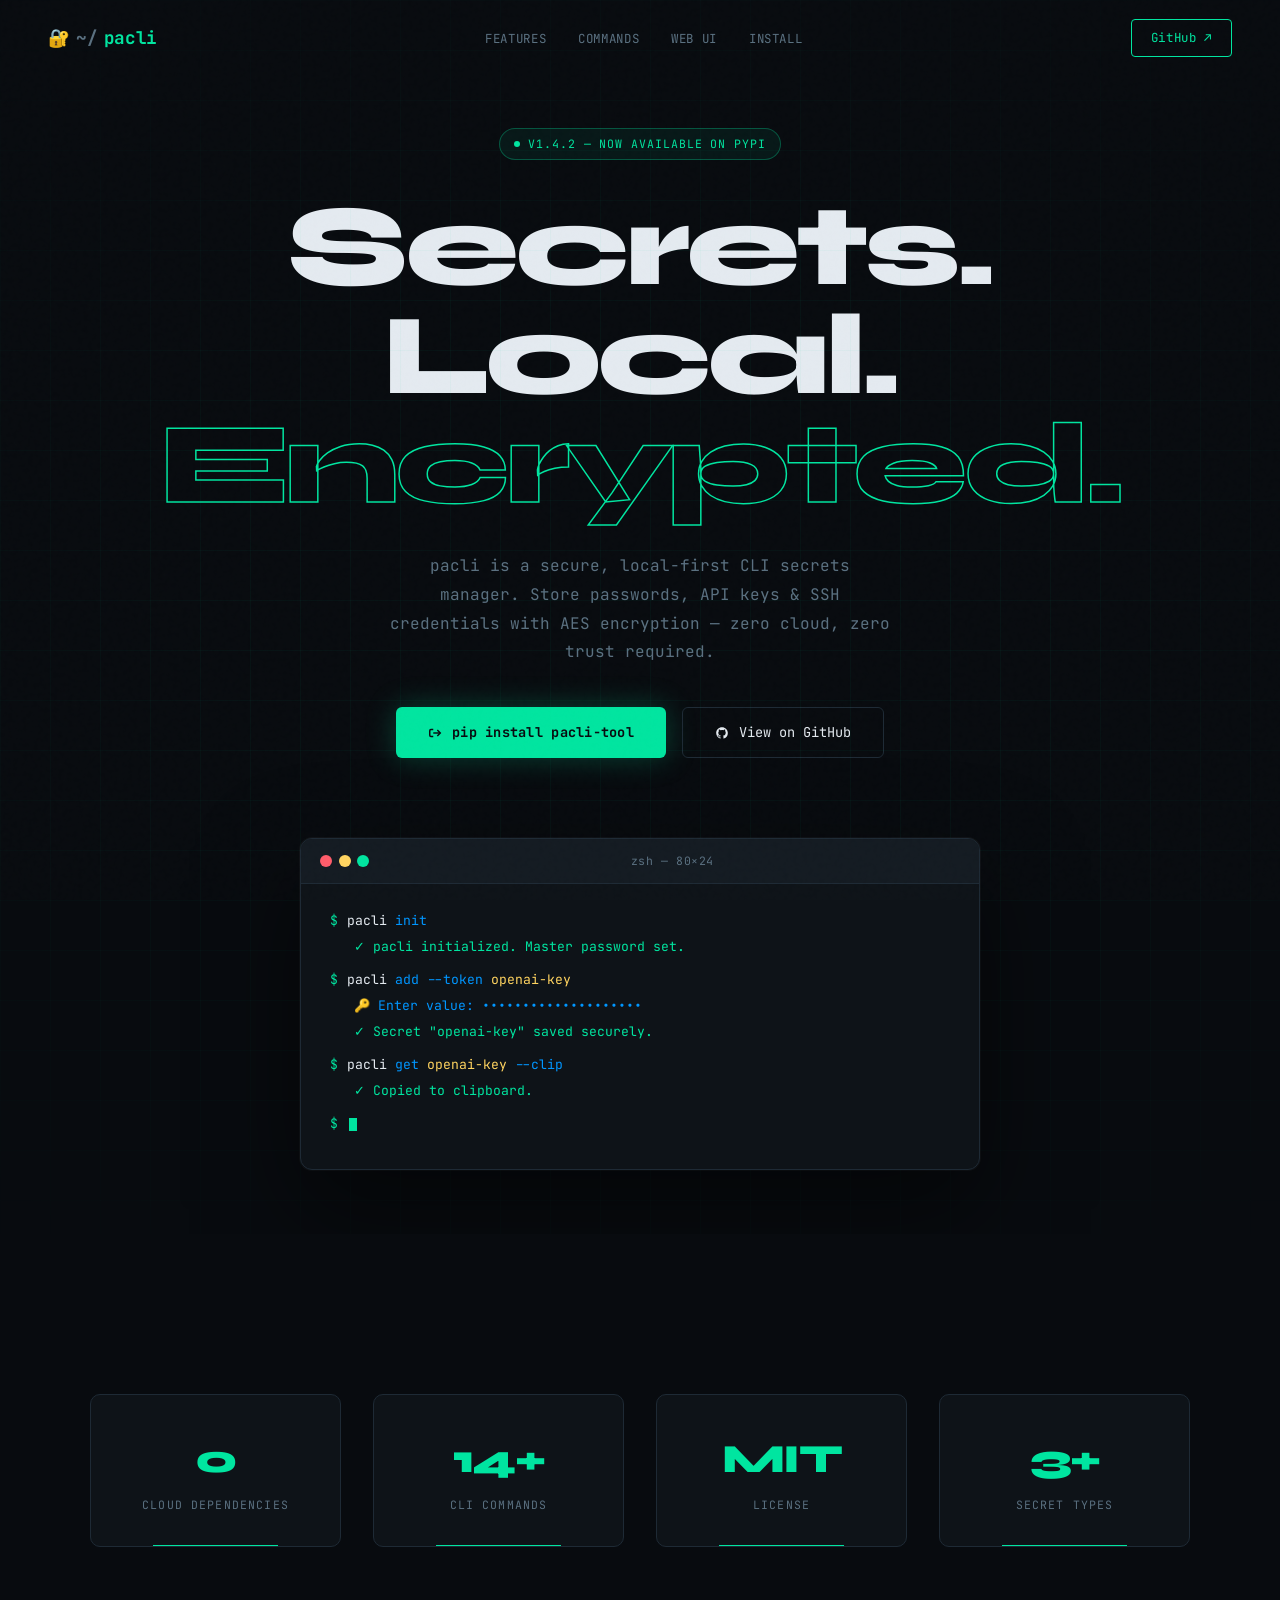
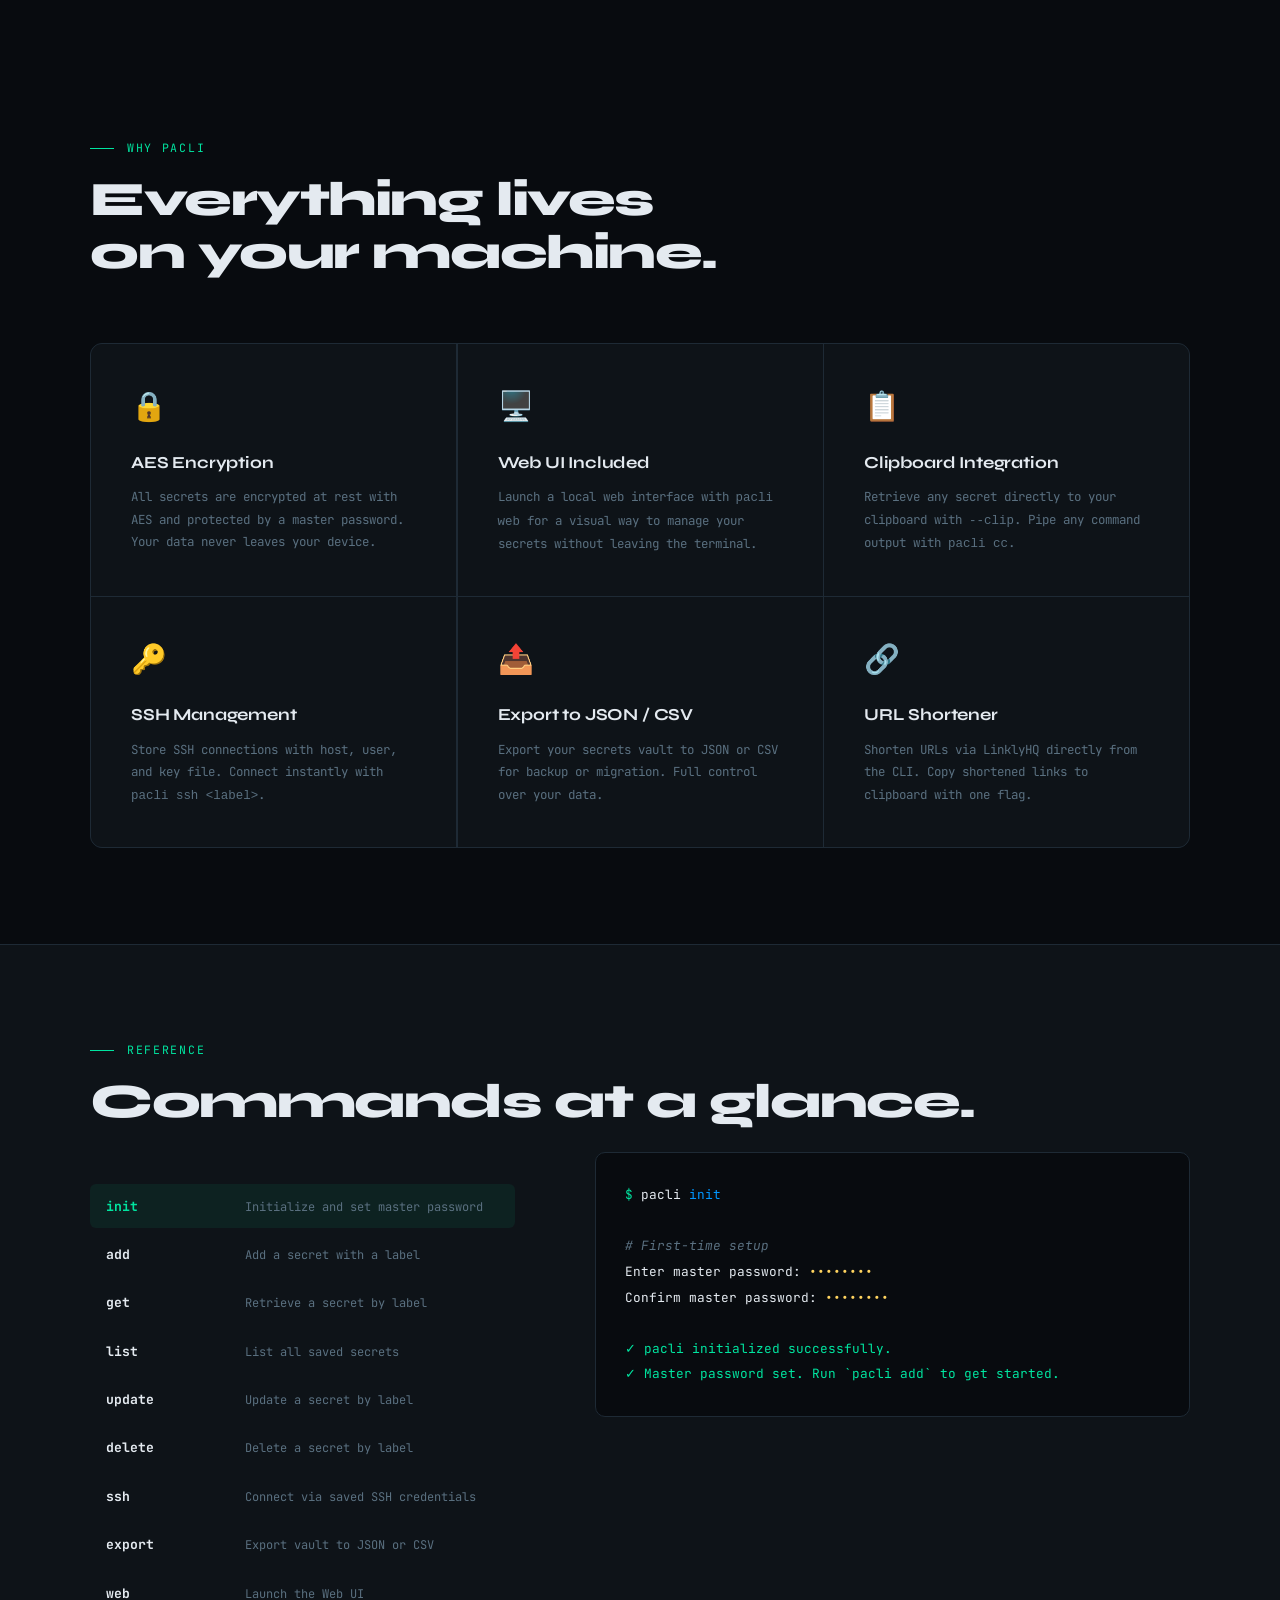
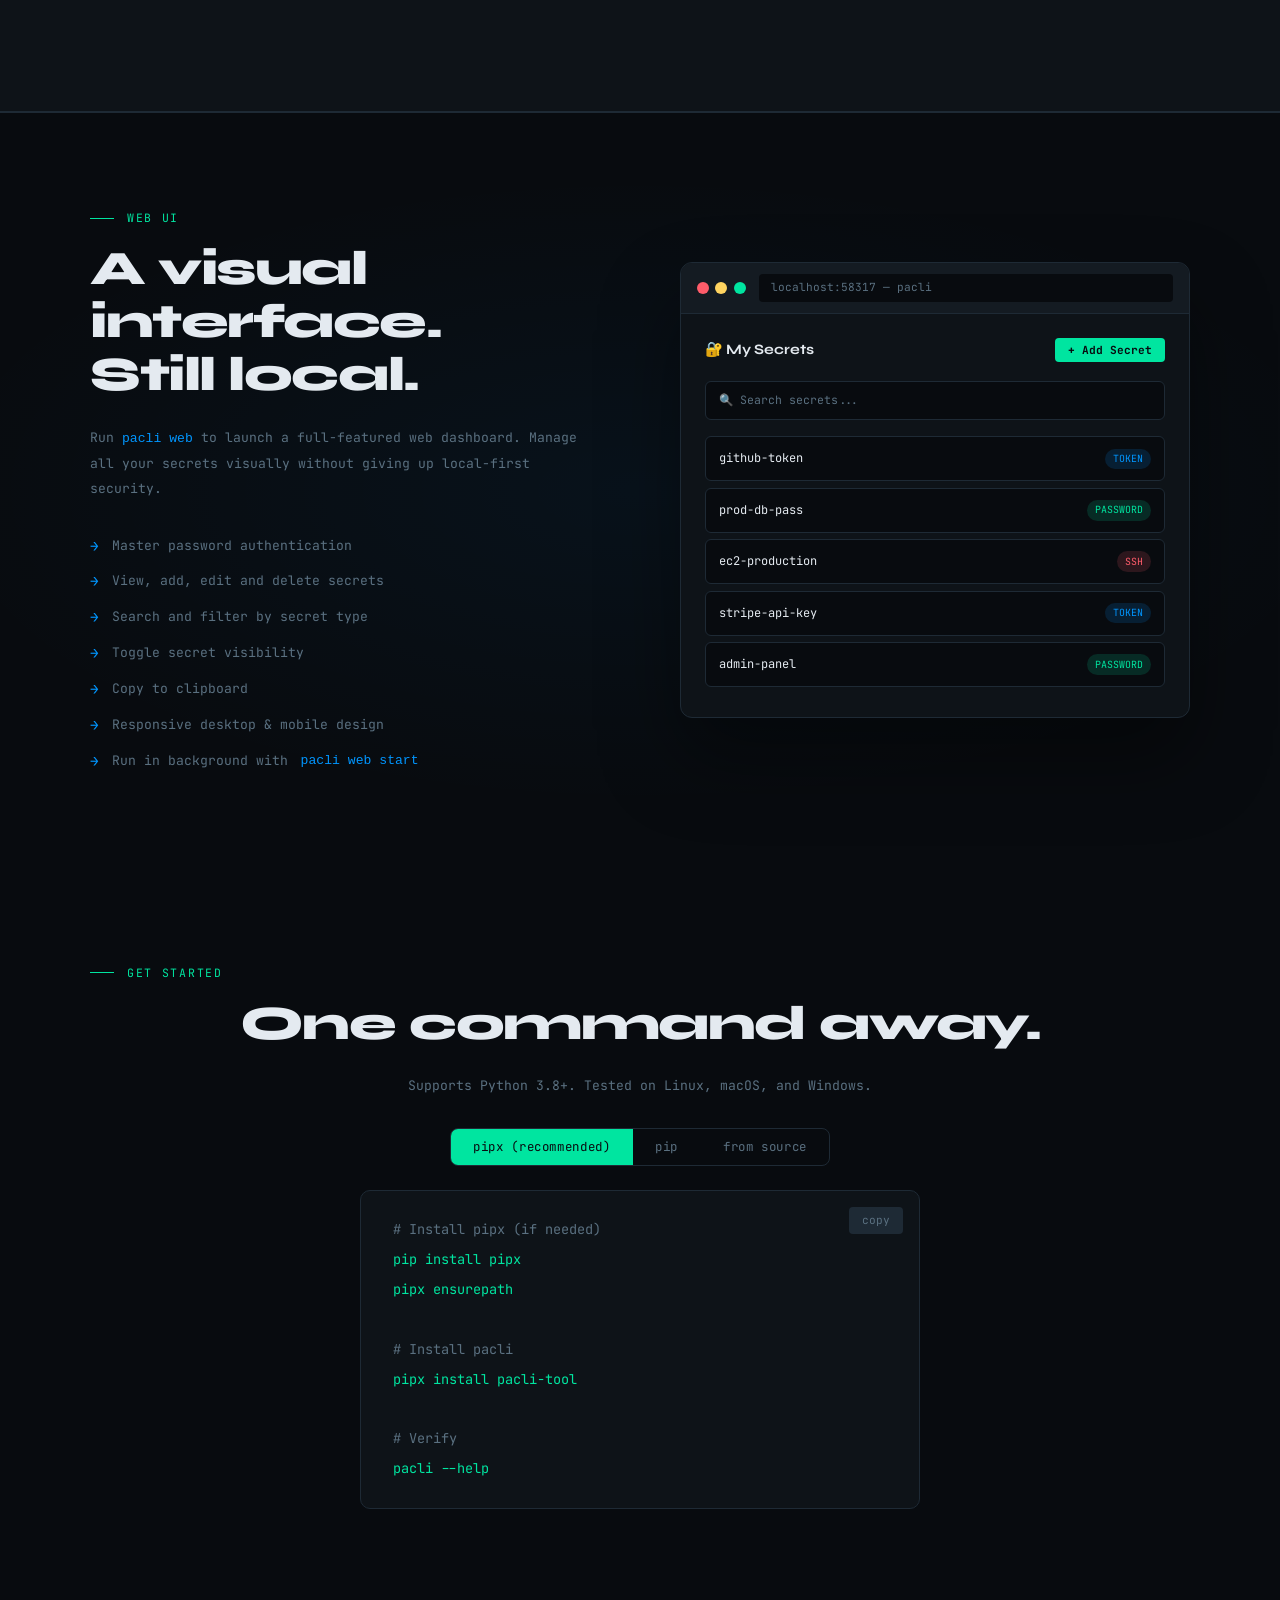
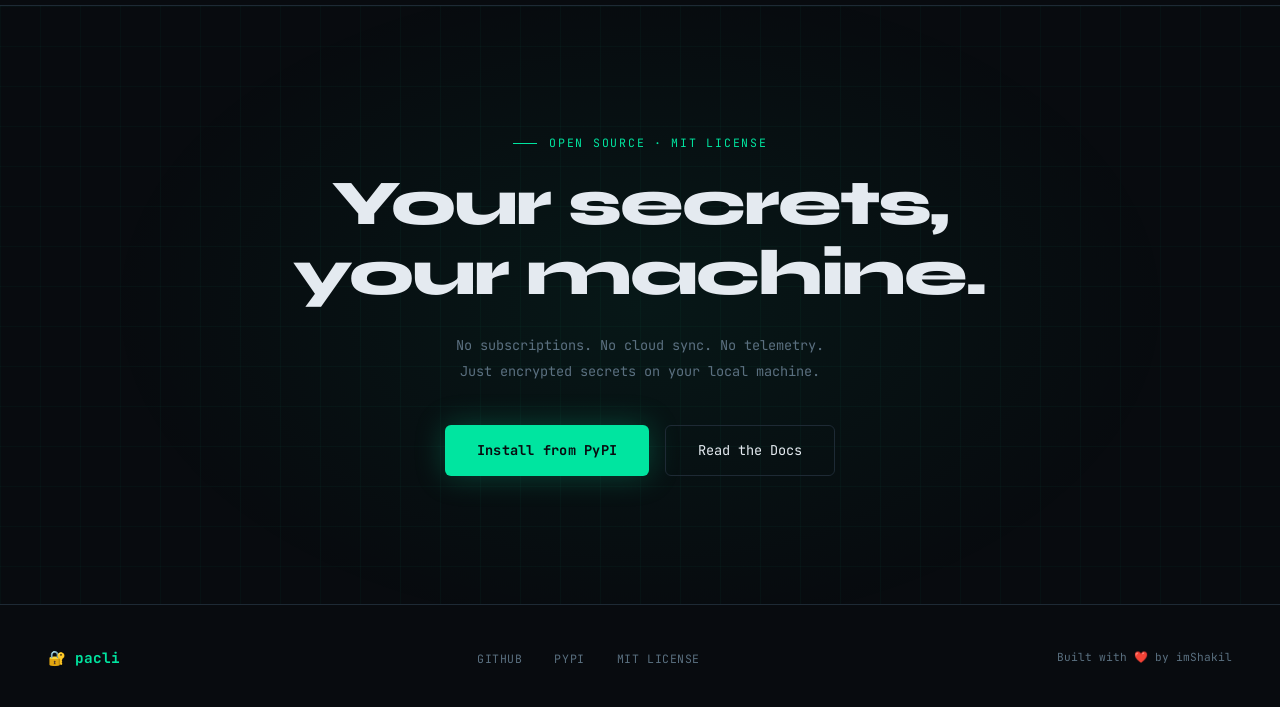
==== docs/index.html @ 774087db "feat: add landing page" ====
<!DOCTYPE html>
<html lang="en">
<head>
<meta charset="UTF-8">
<meta name="viewport" content="width=device-width, initial-scale=1.0">
<title>pacli — Secrets Management CLI</title>
<link rel="preconnect" href="https://fonts.googleapis.com">
<link href="https://fonts.googleapis.com/css2?family=JetBrains+Mono:wght@300;400;500;700&family=Syne:wght@400;500;700;800&display=swap" rel="stylesheet">
<style>
  *, *::before, *::after { box-sizing: border-box; margin: 0; padding: 0; }

  :root {
    --bg: #080b0f;
    --surface: #0e1318;
    --surface2: #141b22;
    --border: #1e2a35;
    --accent: #00e5a0;
    --accent2: #0096ff;
    --accent3: #ff5c6a;
    --text: #e4eaf0;
    --muted: #5a7080;
    --mono: 'JetBrains Mono', monospace;
    --sans: 'Syne', sans-serif;
  }

  html { scroll-behavior: smooth; }

  body {
    background: var(--bg);
    color: var(--text);
    font-family: var(--sans);
    line-height: 1.6;
    overflow-x: hidden;
  }

  /* ─── NOISE OVERLAY ─── */
  body::before {
    content: '';
    position: fixed;
    inset: 0;
    background-image: url("data:image/svg+xml,%3Csvg viewBox='0 0 200 200' xmlns='http://www.w3.org/2000/svg'%3E%3Cfilter id='n'%3E%3CfeTurbulence type='fractalNoise' baseFrequency='0.9' numOctaves='4' stitchTiles='stitch'/%3E%3C/filter%3E%3Crect width='100%25' height='100%25' filter='url(%23n)' opacity='0.04'/%3E%3C/svg%3E");
    pointer-events: none;
    z-index: 9999;
    opacity: 0.4;
  }

  /* ─── NAV ─── */
  nav {
    position: fixed;
    top: 0; left: 0; right: 0;
    z-index: 100;
    display: flex;
    align-items: center;
    justify-content: space-between;
    padding: 1.2rem 3rem;
    border-bottom: 1px solid transparent;
    transition: border-color 0.3s, background 0.3s;
    backdrop-filter: blur(0px);
  }
  nav.scrolled {
    background: rgba(8, 11, 15, 0.9);
    border-color: var(--border);
    backdrop-filter: blur(16px);
  }

  .nav-logo {
    font-family: var(--mono);
    font-size: 1.1rem;
    font-weight: 700;
    color: var(--accent);
    letter-spacing: -0.02em;
    display: flex;
    align-items: center;
    gap: 0.4rem;
  }
  .nav-logo span { color: var(--muted); }

  .nav-links {
    display: flex;
    gap: 2rem;
    list-style: none;
  }
  .nav-links a {
    font-family: var(--mono);
    font-size: 0.78rem;
    color: var(--muted);
    text-decoration: none;
    letter-spacing: 0.05em;
    text-transform: uppercase;
    transition: color 0.2s;
  }
  .nav-links a:hover { color: var(--text); }

  .nav-cta {
    font-family: var(--mono);
    font-size: 0.78rem;
    background: transparent;
    border: 1px solid var(--accent);
    color: var(--accent);
    padding: 0.5rem 1.2rem;
    border-radius: 4px;
    text-decoration: none;
    letter-spacing: 0.05em;
    transition: background 0.2s, color 0.2s;
  }
  .nav-cta:hover { background: var(--accent); color: var(--bg); }

  /* ─── HERO ─── */
  .hero {
    min-height: 100vh;
    display: flex;
    flex-direction: column;
    align-items: center;
    justify-content: center;
    text-align: center;
    padding: 8rem 2rem 4rem;
    position: relative;
    overflow: hidden;
  }

  /* Grid background */
  .hero::after {
    content: '';
    position: absolute;
    inset: 0;
    background-image:
      linear-gradient(rgba(0,229,160,0.04) 1px, transparent 1px),
      linear-gradient(90deg, rgba(0,229,160,0.04) 1px, transparent 1px);
    background-size: 50px 50px;
    mask-image: radial-gradient(ellipse 80% 70% at 50% 50%, black 40%, transparent 100%);
  }

  .hero-badge {
    display: inline-flex;
    align-items: center;
    gap: 0.5rem;
    font-family: var(--mono);
    font-size: 0.72rem;
    color: var(--accent);
    border: 1px solid rgba(0,229,160,0.3);
    background: rgba(0,229,160,0.06);
    padding: 0.35rem 0.9rem;
    border-radius: 100px;
    letter-spacing: 0.08em;
    text-transform: uppercase;
    margin-bottom: 2rem;
    animation: fadeUp 0.6s ease both;
  }
  .hero-badge::before {
    content: '';
    width: 6px; height: 6px;
    background: var(--accent);
    border-radius: 50%;
    animation: pulse 2s infinite;
  }

  @keyframes pulse {
    0%, 100% { opacity: 1; transform: scale(1); }
    50% { opacity: 0.5; transform: scale(0.8); }
  }

  .hero-title {
    font-family: var(--sans);
    font-size: clamp(3.5rem, 9vw, 7.5rem);
    font-weight: 800;
    line-height: 0.95;
    letter-spacing: -0.04em;
    margin-bottom: 0.5rem;
    animation: fadeUp 0.6s 0.1s ease both;
  }

  .hero-title .line1 { display: block; color: var(--text); }
  .hero-title .line2 {
    display: block;
    -webkit-text-stroke: 1.5px var(--accent);
    color: transparent;
  }

  .hero-sub {
    font-family: var(--mono);
    font-size: clamp(0.85rem, 2vw, 1rem);
    color: var(--muted);
    max-width: 500px;
    margin: 1.5rem auto 2.5rem;
    line-height: 1.8;
    animation: fadeUp 0.6s 0.2s ease both;
  }

  .hero-actions {
    display: flex;
    gap: 1rem;
    justify-content: center;
    flex-wrap: wrap;
    animation: fadeUp 0.6s 0.3s ease both;
  }

  .btn-primary {
    display: inline-flex;
    align-items: center;
    gap: 0.6rem;
    background: var(--accent);
    color: var(--bg);
    font-family: var(--mono);
    font-size: 0.85rem;
    font-weight: 700;
    padding: 0.85rem 2rem;
    border-radius: 6px;
    text-decoration: none;
    letter-spacing: 0.02em;
    transition: transform 0.2s, box-shadow 0.2s;
    box-shadow: 0 0 30px rgba(0,229,160,0.25);
  }
  .btn-primary:hover {
    transform: translateY(-2px);
    box-shadow: 0 0 50px rgba(0,229,160,0.4);
  }

  .btn-ghost {
    display: inline-flex;
    align-items: center;
    gap: 0.6rem;
    background: transparent;
    color: var(--text);
    font-family: var(--mono);
    font-size: 0.85rem;
    padding: 0.85rem 2rem;
    border-radius: 6px;
    text-decoration: none;
    border: 1px solid var(--border);
    transition: border-color 0.2s, color 0.2s;
  }
  .btn-ghost:hover { border-color: var(--text); }

  /* Terminal mockup */
  .terminal-wrap {
    margin-top: 5rem;
    width: 100%;
    max-width: 680px;
    animation: fadeUp 0.6s 0.4s ease both;
    position: relative;
    z-index: 1;
  }

  .terminal {
    background: var(--surface);
    border: 1px solid var(--border);
    border-radius: 12px;
    overflow: hidden;
    box-shadow: 0 40px 100px rgba(0,0,0,0.5), 0 0 0 1px rgba(255,255,255,0.04);
  }

  .terminal-bar {
    background: var(--surface2);
    padding: 0.8rem 1.2rem;
    display: flex;
    align-items: center;
    gap: 1rem;
    border-bottom: 1px solid var(--border);
  }

  .dots { display: flex; gap: 0.4rem; }
  .dot { width: 12px; height: 12px; border-radius: 50%; }
  .dot-r { background: #ff5c6a; }
  .dot-y { background: #ffd460; }
  .dot-g { background: #00e5a0; }

  .terminal-title {
    font-family: var(--mono);
    font-size: 0.72rem;
    color: var(--muted);
    flex: 1;
    text-align: center;
    letter-spacing: 0.05em;
  }

  .terminal-body {
    padding: 1.5rem 1.8rem 2rem;
    font-family: var(--mono);
    font-size: 0.82rem;
    line-height: 2;
    text-align: left;
  }

  .line-prompt { color: var(--muted); }
  .line-prompt .dollar { color: var(--accent); margin-right: 0.6rem; }
  .line-prompt .cmd { color: var(--text); }
  .line-prompt .flag { color: var(--accent2); }
  .line-prompt .arg { color: #ffd460; }
  .line-out { color: var(--muted); padding-left: 1.5rem; }
  .line-out.success { color: var(--accent); }
  .line-out.info { color: var(--accent2); }
  .line-blank { height: 0.4rem; }
  .cursor {
    display: inline-block;
    width: 8px; height: 1em;
    background: var(--accent);
    margin-left: 2px;
    vertical-align: middle;
    animation: blink 1s steps(1) infinite;
  }
  @keyframes blink { 0%,100%{opacity:1} 50%{opacity:0} }

  @keyframes fadeUp {
    from { opacity: 0; transform: translateY(20px); }
    to { opacity: 1; transform: translateY(0); }
  }

  /* ─── SECTION ─── */
  section {
    padding: 6rem 2rem;
  }

  .container {
    max-width: 1100px;
    margin: 0 auto;
  }

  .section-label {
    font-family: var(--mono);
    font-size: 0.72rem;
    color: var(--accent);
    letter-spacing: 0.15em;
    text-transform: uppercase;
    margin-bottom: 1rem;
    display: flex;
    align-items: center;
    gap: 0.8rem;
  }
  .section-label::before {
    content: '';
    display: inline-block;
    width: 24px; height: 1px;
    background: var(--accent);
  }

  .section-title {
    font-family: var(--sans);
    font-size: clamp(2rem, 4vw, 3rem);
    font-weight: 800;
    letter-spacing: -0.03em;
    line-height: 1.1;
    margin-bottom: 1.5rem;
    color: var(--text);
  }

  /* ─── FEATURES ─── */
  .features-grid {
    display: grid;
    grid-template-columns: repeat(auto-fit, minmax(300px, 1fr));
    gap: 1.5px;
    background: var(--border);
    border: 1px solid var(--border);
    border-radius: 12px;
    overflow: hidden;
    margin-top: 4rem;
  }

  .feature-card {
    background: var(--surface);
    padding: 2.5rem;
    position: relative;
    transition: background 0.2s;
    overflow: hidden;
  }

  .feature-card::before {
    content: '';
    position: absolute;
    top: 0; left: 0; right: 0;
    height: 2px;
    background: linear-gradient(90deg, transparent, var(--accent), transparent);
    opacity: 0;
    transition: opacity 0.3s;
  }

  .feature-card:hover { background: var(--surface2); }
  .feature-card:hover::before { opacity: 1; }

  .feature-icon {
    font-size: 1.8rem;
    margin-bottom: 1.2rem;
    display: block;
  }

  .feature-name {
    font-family: var(--sans);
    font-size: 1.05rem;
    font-weight: 700;
    color: var(--text);
    margin-bottom: 0.6rem;
    letter-spacing: -0.01em;
  }

  .feature-desc {
    font-family: var(--mono);
    font-size: 0.78rem;
    color: var(--muted);
    line-height: 1.8;
  }

  /* ─── COMMANDS ─── */
  .commands-section {
    background: var(--surface);
    border-top: 1px solid var(--border);
    border-bottom: 1px solid var(--border);
  }

  .commands-layout {
    display: grid;
    grid-template-columns: 1fr 1.4fr;
    gap: 5rem;
    align-items: start;
  }

  .cmd-list {
    margin-top: 2rem;
    display: flex;
    flex-direction: column;
    gap: 0.3rem;
  }

  .cmd-item {
    display: flex;
    align-items: baseline;
    gap: 1.2rem;
    padding: 0.7rem 1rem;
    border-radius: 6px;
    cursor: pointer;
    transition: background 0.15s;
  }
  .cmd-item:hover, .cmd-item.active {
    background: rgba(0,229,160,0.07);
  }
  .cmd-item.active .cmd-name { color: var(--accent); }

  .cmd-name {
    font-family: var(--mono);
    font-size: 0.82rem;
    font-weight: 700;
    color: var(--text);
    min-width: 120px;
    transition: color 0.15s;
  }

  .cmd-desc {
    font-family: var(--mono);
    font-size: 0.75rem;
    color: var(--muted);
  }

  .cmd-demo {
    position: sticky;
    top: 6rem;
  }

  .code-block {
    background: var(--bg);
    border: 1px solid var(--border);
    border-radius: 10px;
    padding: 1.8rem;
    font-family: var(--mono);
    font-size: 0.8rem;
    line-height: 2;
    overflow-x: auto;
  }

  .code-block .p { color: var(--accent); }
  .code-block .k { color: var(--accent3); }
  .code-block .f { color: var(--accent2); }
  .code-block .v { color: #ffd460; }
  .code-block .c { color: var(--muted); font-style: italic; }
  .code-block .s { color: var(--accent); }
  .code-block .o { color: var(--text); }

  /* ─── STATS ─── */
  .stats-row {
    display: grid;
    grid-template-columns: repeat(4, 1fr);
    gap: 2rem;
    margin-top: 4rem;
  }

  .stat {
    text-align: center;
    padding: 2rem 1rem;
    border: 1px solid var(--border);
    border-radius: 10px;
    background: var(--surface);
    position: relative;
    overflow: hidden;
  }
  .stat::after {
    content: '';
    position: absolute;
    bottom: 0; left: 25%; right: 25%;
    height: 1px;
    background: var(--accent);
  }

  .stat-num {
    font-family: var(--sans);
    font-size: 2.5rem;
    font-weight: 800;
    color: var(--accent);
    letter-spacing: -0.04em;
    display: block;
  }

  .stat-label {
    font-family: var(--mono);
    font-size: 0.72rem;
    color: var(--muted);
    text-transform: uppercase;
    letter-spacing: 0.1em;
    margin-top: 0.3rem;
  }

  /* ─── INSTALL ─── */
  .install-section { text-align: center; }

  .install-tabs {
    display: inline-flex;
    border: 1px solid var(--border);
    border-radius: 8px;
    overflow: hidden;
    margin: 2rem 0 1.5rem;
  }

  .tab-btn {
    font-family: var(--mono);
    font-size: 0.78rem;
    padding: 0.6rem 1.4rem;
    background: transparent;
    color: var(--muted);
    border: none;
    cursor: pointer;
    transition: background 0.15s, color 0.15s;
    letter-spacing: 0.05em;
  }
  .tab-btn.active {
    background: var(--accent);
    color: var(--bg);
  }

  .install-block {
    display: none;
    background: var(--surface);
    border: 1px solid var(--border);
    border-radius: 10px;
    padding: 1.5rem 2rem;
    max-width: 560px;
    margin: 0 auto;
    font-family: var(--mono);
    font-size: 0.85rem;
    color: var(--text);
    text-align: left;
    line-height: 2.2;
    position: relative;
  }
  .install-block.active { display: block; }

  .copy-btn {
    position: absolute;
    top: 1rem; right: 1rem;
    background: var(--border);
    border: none;
    color: var(--muted);
    font-family: var(--mono);
    font-size: 0.7rem;
    padding: 0.4rem 0.8rem;
    border-radius: 4px;
    cursor: pointer;
    transition: background 0.15s, color 0.15s;
  }
  .copy-btn:hover { background: var(--accent); color: var(--bg); }

  .install-comment { color: var(--muted); }
  .install-cmd { color: var(--accent); }
  .install-sub { color: var(--text); }

  /* ─── WEB UI SECTION ─── */
  .webui-section {
    background: radial-gradient(ellipse 80% 60% at 50% 50%, rgba(0,150,255,0.05) 0%, transparent 70%);
    border-top: 1px solid var(--border);
  }

  .webui-layout {
    display: grid;
    grid-template-columns: 1fr 1fr;
    gap: 5rem;
    align-items: center;
  }

  .webui-features {
    list-style: none;
    margin-top: 2rem;
    display: flex;
    flex-direction: column;
    gap: 0.8rem;
  }

  .webui-features li {
    font-family: var(--mono);
    font-size: 0.82rem;
    color: var(--muted);
    display: flex;
    align-items: center;
    gap: 0.8rem;
  }
  .webui-features li::before {
    content: '→';
    color: var(--accent2);
    font-size: 0.9rem;
  }

  .browser-mock {
    background: var(--surface);
    border: 1px solid var(--border);
    border-radius: 12px;
    overflow: hidden;
    box-shadow: 0 40px 80px rgba(0,0,0,0.4);
  }

  .browser-bar {
    background: var(--surface2);
    padding: 0.7rem 1rem;
    display: flex;
    align-items: center;
    gap: 0.8rem;
    border-bottom: 1px solid var(--border);
  }

  .browser-url {
    flex: 1;
    background: var(--bg);
    border-radius: 4px;
    padding: 0.3rem 0.8rem;
    font-family: var(--mono);
    font-size: 0.7rem;
    color: var(--muted);
  }

  .browser-content {
    padding: 1.5rem;
  }

  .mock-header {
    display: flex;
    align-items: center;
    justify-content: space-between;
    margin-bottom: 1.2rem;
  }

  .mock-title {
    font-family: var(--sans);
    font-size: 0.9rem;
    font-weight: 700;
    color: var(--text);
  }

  .mock-add-btn {
    background: var(--accent);
    color: var(--bg);
    border: none;
    border-radius: 4px;
    padding: 0.3rem 0.8rem;
    font-family: var(--mono);
    font-size: 0.7rem;
    font-weight: 700;
  }

  .mock-search {
    background: var(--bg);
    border: 1px solid var(--border);
    border-radius: 6px;
    padding: 0.6rem 0.8rem;
    font-family: var(--mono);
    font-size: 0.72rem;
    color: var(--muted);
    margin-bottom: 1rem;
    width: 100%;
  }

  .mock-row {
    display: flex;
    align-items: center;
    justify-content: space-between;
    padding: 0.7rem 0.8rem;
    border-radius: 6px;
    margin-bottom: 0.4rem;
    background: var(--bg);
    border: 1px solid var(--border);
  }

  .mock-row-label {
    font-family: var(--mono);
    font-size: 0.75rem;
    color: var(--text);
  }

  .mock-badge {
    font-family: var(--mono);
    font-size: 0.62rem;
    padding: 0.15rem 0.5rem;
    border-radius: 100px;
  }
  .badge-pass { background: rgba(0,229,160,0.15); color: var(--accent); }
  .badge-token { background: rgba(0,150,255,0.15); color: var(--accent2); }
  .badge-ssh { background: rgba(255,92,106,0.15); color: var(--accent3); }

  /* ─── CTA ─── */
  .cta-section {
    text-align: center;
    padding: 8rem 2rem;
    background: radial-gradient(ellipse 60% 80% at 50% 50%, rgba(0,229,160,0.06) 0%, transparent 70%);
    border-top: 1px solid var(--border);
    position: relative;
    overflow: hidden;
  }

  .cta-grid {
    position: absolute;
    inset: 0;
    background-image:
      linear-gradient(rgba(0,229,160,0.03) 1px, transparent 1px),
      linear-gradient(90deg, rgba(0,229,160,0.03) 1px, transparent 1px);
    background-size: 40px 40px;
  }

  .cta-section .section-title { font-size: clamp(2.5rem, 5vw, 4rem); }

  /* ─── FOOTER ─── */
  footer {
    padding: 2.5rem 3rem;
    border-top: 1px solid var(--border);
    display: flex;
    justify-content: space-between;
    align-items: center;
    flex-wrap: wrap;
    gap: 1rem;
  }

  .footer-logo {
    font-family: var(--mono);
    font-size: 0.9rem;
    font-weight: 700;
    color: var(--accent);
  }

  .footer-links {
    display: flex;
    gap: 2rem;
    list-style: none;
  }
  .footer-links a {
    font-family: var(--mono);
    font-size: 0.72rem;
    color: var(--muted);
    text-decoration: none;
    letter-spacing: 0.05em;
    text-transform: uppercase;
    transition: color 0.2s;
  }
  .footer-links a:hover { color: var(--text); }

  .footer-copy {
    font-family: var(--mono);
    font-size: 0.7rem;
    color: var(--muted);
  }

  /* ─── RESPONSIVE ─── */
  @media (max-width: 768px) {
    nav { padding: 1rem 1.5rem; }
    .nav-links { display: none; }
    .commands-layout, .webui-layout { grid-template-columns: 1fr; gap: 3rem; }
    .stats-row { grid-template-columns: repeat(2, 1fr); }
    footer { flex-direction: column; text-align: center; }
    .cmd-demo { position: static; }
  }
</style>
</head>
<body>

<!-- NAV -->
<nav id="nav">
  <div class="nav-logo">🔐 <span>~/</span>pacli</div>
  <ul class="nav-links">
    <li><a href="#features">Features</a></li>
    <li><a href="#commands">Commands</a></li>
    <li><a href="#webui">Web UI</a></li>
    <li><a href="#install">Install</a></li>
  </ul>
  <a href="https://github.com/imShakil/pacli" target="_blank" class="nav-cta">GitHub ↗</a>
</nav>

<!-- HERO -->
<section class="hero">
  <div class="hero-badge">v1.4.2 — Now Available on PyPI</div>
  <h1 class="hero-title">
    <span class="line1">Secrets. Local.</span>
    <span class="line2">Encrypted.</span>
  </h1>
  <p class="hero-sub">
    pacli is a secure, local-first CLI secrets manager.
    Store passwords, API keys &amp; SSH credentials with
    AES encryption — zero cloud, zero trust required.
  </p>
  <div class="hero-actions">
    <a href="#install" class="btn-primary">
      <svg width="14" height="14" viewBox="0 0 24 24" fill="none" stroke="currentColor" stroke-width="2.5"><polyline points="16 17 21 12 16 7"/><line x1="21" y1="12" x2="9" y2="12"/><path d="M9 18H5a2 2 0 01-2-2V8a2 2 0 012-2h4"/></svg>
      pip install pacli-tool
    </a>
    <a href="https://github.com/imShakil/pacli" target="_blank" class="btn-ghost">
      <svg width="14" height="14" viewBox="0 0 24 24" fill="currentColor"><path d="M12 2C6.48 2 2 6.48 2 12c0 4.42 2.87 8.17 6.84 9.5.5.09.68-.22.68-.48v-1.7c-2.78.6-3.37-1.34-3.37-1.34-.46-1.16-1.11-1.47-1.11-1.47-.91-.62.07-.61.07-.61 1 .07 1.53 1.03 1.53 1.03.89 1.52 2.34 1.08 2.91.83.09-.65.35-1.08.63-1.33-2.22-.25-4.55-1.11-4.55-4.94 0-1.09.39-1.98 1.03-2.68-.1-.25-.45-1.27.1-2.64 0 0 .84-.27 2.75 1.02A9.56 9.56 0 0112 6.8c.85.004 1.7.115 2.5.337 1.91-1.29 2.75-1.02 2.75-1.02.55 1.37.2 2.39.1 2.64.64.7 1.03 1.59 1.03 2.68 0 3.84-2.34 4.68-4.57 4.93.36.31.68.92.68 1.85v2.74c0 .27.18.58.69.48A10.01 10.01 0 0022 12c0-5.52-4.48-10-10-10z"/></svg>
      View on GitHub
    </a>
  </div>

  <div class="terminal-wrap">
    <div class="terminal">
      <div class="terminal-bar">
        <div class="dots">
          <div class="dot dot-r"></div>
          <div class="dot dot-y"></div>
          <div class="dot dot-g"></div>
        </div>
        <span class="terminal-title">zsh — 80×24</span>
      </div>
      <div class="terminal-body">
        <div class="line-prompt"><span class="dollar">$</span><span class="cmd">pacli <span class="flag">init</span></span></div>
        <div class="line-out success">✓ pacli initialized. Master password set.</div>
        <div class="line-blank"></div>
        <div class="line-prompt"><span class="dollar">$</span><span class="cmd">pacli <span class="flag">add</span> <span class="flag">--token</span> <span class="arg">openai-key</span></span></div>
        <div class="line-out info">🔑 Enter value: ••••••••••••••••••••</div>
        <div class="line-out success">✓ Secret "openai-key" saved securely.</div>
        <div class="line-blank"></div>
        <div class="line-prompt"><span class="dollar">$</span><span class="cmd">pacli <span class="flag">get</span> <span class="arg">openai-key</span> <span class="flag">--clip</span></span></div>
        <div class="line-out success">✓ Copied to clipboard.</div>
        <div class="line-blank"></div>
        <div class="line-prompt"><span class="dollar">$</span><span class="cursor"></span></div>
      </div>
    </div>
  </div>
</section>

<!-- STATS -->
<section>
  <div class="container">
    <div class="stats-row">
      <div class="stat">
        <span class="stat-num">0</span>
        <div class="stat-label">Cloud dependencies</div>
      </div>
      <div class="stat">
        <span class="stat-num">14+</span>
        <div class="stat-label">CLI Commands</div>
      </div>
      <div class="stat">
        <span class="stat-num">MIT</span>
        <div class="stat-label">License</div>
      </div>
      <div class="stat">
        <span class="stat-num">3+</span>
        <div class="stat-label">Secret Types</div>
      </div>
    </div>
  </div>
</section>

<!-- FEATURES -->
<section id="features">
  <div class="container">
    <div class="section-label">Why pacli</div>
    <h2 class="section-title">Everything lives<br>on your machine.</h2>

    <div class="features-grid">
      <div class="feature-card">
        <span class="feature-icon">🔒</span>
        <div class="feature-name">AES Encryption</div>
        <p class="feature-desc">All secrets are encrypted at rest with AES and protected by a master password. Your data never leaves your device.</p>
      </div>
      <div class="feature-card">
        <span class="feature-icon">🖥️</span>
        <div class="feature-name">Web UI Included</div>
        <p class="feature-desc">Launch a local web interface with <code>pacli web</code> for a visual way to manage your secrets without leaving the terminal.</p>
      </div>
      <div class="feature-card">
        <span class="feature-icon">📋</span>
        <div class="feature-name">Clipboard Integration</div>
        <p class="feature-desc">Retrieve any secret directly to your clipboard with <code>--clip</code>. Pipe any command output with <code>pacli cc</code>.</p>
      </div>
      <div class="feature-card">
        <span class="feature-icon">🔑</span>
        <div class="feature-name">SSH Management</div>
        <p class="feature-desc">Store SSH connections with host, user, and key file. Connect instantly with <code>pacli ssh &lt;label&gt;</code>.</p>
      </div>
      <div class="feature-card">
        <span class="feature-icon">📤</span>
        <div class="feature-name">Export to JSON / CSV</div>
        <p class="feature-desc">Export your secrets vault to JSON or CSV for backup or migration. Full control over your data.</p>
      </div>
      <div class="feature-card">
        <span class="feature-icon">🔗</span>
        <div class="feature-name">URL Shortener</div>
        <p class="feature-desc">Shorten URLs via LinklyHQ directly from the CLI. Copy shortened links to clipboard with one flag.</p>
      </div>
    </div>
  </div>
</section>

<!-- COMMANDS -->
<section id="commands" class="commands-section">
  <div class="container">
    <div class="section-label">Reference</div>
    <h2 class="section-title">Commands at a glance.</h2>
    <div class="commands-layout">
      <div>
        <div class="cmd-list" id="cmdList">
          <div class="cmd-item active" data-code="init">
            <span class="cmd-name">init</span>
            <span class="cmd-desc">Initialize and set master password</span>
          </div>
          <div class="cmd-item" data-code="add">
            <span class="cmd-name">add</span>
            <span class="cmd-desc">Add a secret with a label</span>
          </div>
          <div class="cmd-item" data-code="get">
            <span class="cmd-name">get</span>
            <span class="cmd-desc">Retrieve a secret by label</span>
          </div>
          <div class="cmd-item" data-code="list">
            <span class="cmd-name">list</span>
            <span class="cmd-desc">List all saved secrets</span>
          </div>
          <div class="cmd-item" data-code="update">
            <span class="cmd-name">update</span>
            <span class="cmd-desc">Update a secret by label</span>
          </div>
          <div class="cmd-item" data-code="delete">
            <span class="cmd-name">delete</span>
            <span class="cmd-desc">Delete a secret by label</span>
          </div>
          <div class="cmd-item" data-code="ssh">
            <span class="cmd-name">ssh</span>
            <span class="cmd-desc">Connect via saved SSH credentials</span>
          </div>
          <div class="cmd-item" data-code="export">
            <span class="cmd-name">export</span>
            <span class="cmd-desc">Export vault to JSON or CSV</span>
          </div>
          <div class="cmd-item" data-code="web">
            <span class="cmd-name">web</span>
            <span class="cmd-desc">Launch the Web UI</span>
          </div>
        </div>
      </div>
      <div class="cmd-demo">
        <div class="code-block" id="codeDemo">
          <span class="p">$</span> pacli <span class="f">init</span><br><br>
          <span class="c"># First-time setup</span><br>
          <span class="o">Enter master password: </span><span class="v">••••••••</span><br>
          <span class="o">Confirm master password: </span><span class="v">••••••••</span><br><br>
          <span class="s">✓ pacli initialized successfully.</span><br>
          <span class="s">✓ Master password set. Run `pacli add` to get started.</span>
        </div>
      </div>
    </div>
  </div>
</section>

<!-- WEB UI -->
<section id="webui" class="webui-section">
  <div class="container">
    <div class="webui-layout">
      <div>
        <div class="section-label">Web UI</div>
        <h2 class="section-title">A visual interface.<br>Still local.</h2>
        <p style="font-family: var(--mono); font-size: 0.82rem; color: var(--muted); line-height: 1.9; margin-top: 1rem;">
          Run <code style="color: var(--accent2);">pacli web</code> to launch a full-featured web dashboard.
          Manage all your secrets visually without giving up local-first security.
        </p>
        <ul class="webui-features">
          <li>Master password authentication</li>
          <li>View, add, edit and delete secrets</li>
          <li>Search and filter by secret type</li>
          <li>Toggle secret visibility</li>
          <li>Copy to clipboard</li>
          <li>Responsive desktop &amp; mobile design</li>
          <li>Run in background with <code style="color:var(--accent2)">pacli web start</code></li>
        </ul>
      </div>
      <div>
        <div class="browser-mock">
          <div class="browser-bar">
            <div class="dots">
              <div class="dot dot-r"></div>
              <div class="dot dot-y"></div>
              <div class="dot dot-g"></div>
            </div>
            <div class="browser-url">localhost:58317 — pacli</div>
          </div>
          <div class="browser-content">
            <div class="mock-header">
              <span class="mock-title">🔐 My Secrets</span>
              <button class="mock-add-btn">+ Add Secret</button>
            </div>
            <div class="mock-search">🔍  Search secrets...</div>
            <div class="mock-row">
              <span class="mock-row-label">github-token</span>
              <span class="mock-badge badge-token">TOKEN</span>
            </div>
            <div class="mock-row">
              <span class="mock-row-label">prod-db-pass</span>
              <span class="mock-badge badge-pass">PASSWORD</span>
            </div>
            <div class="mock-row">
              <span class="mock-row-label">ec2-production</span>
              <span class="mock-badge badge-ssh">SSH</span>
            </div>
            <div class="mock-row">
              <span class="mock-row-label">stripe-api-key</span>
              <span class="mock-badge badge-token">TOKEN</span>
            </div>
            <div class="mock-row">
              <span class="mock-row-label">admin-panel</span>
              <span class="mock-badge badge-pass">PASSWORD</span>
            </div>
          </div>
        </div>
      </div>
    </div>
  </div>
</section>

<!-- INSTALL -->
<section id="install" class="install-section">
  <div class="container">
    <div class="section-label">Get Started</div>
    <h2 class="section-title">One command away.</h2>
    <p style="font-family: var(--mono); font-size: 0.82rem; color: var(--muted); margin-top: 0.5rem;">
      Supports Python 3.8+. Tested on Linux, macOS, and Windows.
    </p>

    <div class="install-tabs">
      <button class="tab-btn active" onclick="switchTab('pipx', this)">pipx (recommended)</button>
      <button class="tab-btn" onclick="switchTab('pip', this)">pip</button>
      <button class="tab-btn" onclick="switchTab('source', this)">from source</button>
    </div>

    <div class="install-block active" id="tab-pipx">
      <button class="copy-btn" onclick="copyCode('tab-pipx')">copy</button>
      <span class="install-comment"># Install pipx (if needed)</span><br>
      <span class="install-cmd">pip install pipx</span><br>
      <span class="install-cmd">pipx ensurepath</span><br>
      <br>
      <span class="install-comment"># Install pacli</span><br>
      <span class="install-cmd">pipx install pacli-tool</span><br>
      <br>
      <span class="install-comment"># Verify</span><br>
      <span class="install-cmd">pacli --help</span>
    </div>

    <div class="install-block" id="tab-pip">
      <button class="copy-btn" onclick="copyCode('tab-pip')">copy</button>
      <span class="install-cmd">pip install pacli-tool</span><br>
      <br>
      <span class="install-comment"># Then initialize</span><br>
      <span class="install-cmd">pacli init</span>
    </div>

    <div class="install-block" id="tab-source">
      <button class="copy-btn" onclick="copyCode('tab-source')">copy</button>
      <span class="install-cmd">git clone https://github.com/imshakil/pacli.git</span><br>
      <span class="install-cmd">cd pacli</span><br>
      <span class="install-cmd">pip install -e .</span><br>
      <br>
      <span class="install-cmd">pacli init</span>
    </div>
  </div>
</section>

<!-- CTA -->
<section class="cta-section">
  <div class="cta-grid"></div>
  <div class="container" style="position: relative; z-index: 1;">
    <div class="section-label" style="justify-content: center;">Open Source · MIT License</div>
    <h2 class="section-title">Your secrets,<br>your machine.</h2>
    <p style="font-family: var(--mono); font-size: 0.85rem; color: var(--muted); max-width: 400px; margin: 1.5rem auto 2.5rem; line-height: 1.9;">
      No subscriptions. No cloud sync. No telemetry. Just encrypted secrets on your local machine.
    </p>
    <div class="hero-actions">
      <a href="https://pypi.org/project/pacli-tool/" target="_blank" class="btn-primary">
        Install from PyPI
      </a>
      <a href="https://github.com/imShakil/pacli" target="_blank" class="btn-ghost">
        Read the Docs
      </a>
    </div>
  </div>
</section>

<!-- FOOTER -->
<footer>
  <div class="footer-logo">🔐 pacli</div>
  <ul class="footer-links">
    <li><a href="https://github.com/imShakil/pacli" target="_blank">GitHub</a></li>
    <li><a href="https://pypi.org/project/pacli-tool/" target="_blank">PyPI</a></li>
    <li><a href="https://github.com/imShakil/pacli/blob/main/LICENSE" target="_blank">MIT License</a></li>
  </ul>
  <span class="footer-copy">Built with ❤️ by imShakil</span>
</footer>

<script>
  // Nav scroll effect
  const nav = document.getElementById('nav');
  window.addEventListener('scroll', () => {
    nav.classList.toggle('scrolled', window.scrollY > 40);
  });

  // Tab switching
  function switchTab(id, btn) {
    document.querySelectorAll('.install-block').forEach(b => b.classList.remove('active'));
    document.querySelectorAll('.tab-btn').forEach(b => b.classList.remove('active'));
    document.getElementById('tab-' + id).classList.add('active');
    btn.classList.add('active');
  }

  // Copy code
  function copyCode(blockId) {
    const block = document.getElementById(blockId);
    const text = block.innerText.replace('copy\n', '').trim();
    navigator.clipboard.writeText(text).then(() => {
      const btn = block.querySelector('.copy-btn');
      btn.textContent = 'copied!';
      setTimeout(() => btn.textContent = 'copy', 2000);
    });
  }

  // Command demos
  const demos = {
    init: `<span class="p">$</span> pacli <span class="f">init</span><br><br>
<span class="c"># First-time setup</span><br>
<span class="o">Enter master password: </span><span class="v">••••••••</span><br>
<span class="o">Confirm master password: </span><span class="v">••••••••</span><br><br>
<span class="s">✓ pacli initialized successfully.</span><br>
<span class="s">✓ Run \`pacli add\` to get started.</span>`,

    add: `<span class="p">$</span> pacli <span class="f">add</span> <span class="f">--token</span> <span class="v">stripe-api-key</span><br><br>
<span class="o">Master password: </span><span class="v">••••••••</span><br>
<span class="o">Enter token value: </span><span class="v">••••••••••••••••••••</span><br><br>
<span class="s">✓ Secret "stripe-api-key" saved.</span><br><br>
<span class="c"># Other types:</span><br>
<span class="p">$</span> pacli <span class="f">add</span> <span class="f">--pass</span> <span class="v">github</span><br>
<span class="p">$</span> pacli <span class="f">add</span> <span class="f">--ssh</span> <span class="v">ec2-vm</span> <span class="v">user:1.2.3.4</span>`,

    get: `<span class="p">$</span> pacli <span class="f">get</span> <span class="v">stripe-api-key</span><br><br>
<span class="o">Master password: </span><span class="v">••••••••</span><br><br>
<span class="o">Label:  </span><span class="s">stripe-api-key</span><br>
<span class="o">Type:   </span><span class="s">TOKEN</span><br>
<span class="o">Value:  </span><span class="s">sk_live_••••••••••••</span><br><br>
<span class="c"># Copy directly to clipboard:</span><br>
<span class="p">$</span> pacli <span class="f">get</span> <span class="v">stripe-api-key</span> <span class="f">--clip</span><br>
<span class="s">✓ Copied to clipboard.</span>`,

    list: `<span class="p">$</span> pacli <span class="f">list</span><br><br>
<span class="o">Master password: </span><span class="v">••••••••</span><br><br>
<span class="o"> ID  LABEL              TYPE      </span><br>
<span class="o"> ──  ─────────────────  ────────  </span><br>
<span class="s"> 1   github-token       TOKEN     </span><br>
<span class="s"> 2   prod-db-pass       PASSWORD  </span><br>
<span class="s"> 3   ec2-production     SSH       </span><br>
<span class="s"> 4   stripe-api-key     TOKEN     </span>`,

    update: `<span class="p">$</span> pacli <span class="f">update</span> <span class="v">github-token</span><br><br>
<span class="o">Master password: </span><span class="v">••••••••</span><br>
<span class="o">New value: </span><span class="v">••••••••••••••••••••</span><br><br>
<span class="s">✓ Secret "github-token" updated.</span><br><br>
<span class="c"># Also by ID:</span><br>
<span class="p">$</span> pacli <span class="f">update-by-id</span> <span class="v">1</span>`,

    delete: `<span class="p">$</span> pacli <span class="f">delete</span> <span class="v">old-key</span><br><br>
<span class="o">Master password: </span><span class="v">••••••••</span><br>
<span class="o">Are you sure? [y/N]: </span><span class="v">y</span><br><br>
<span class="s">✓ Secret "old-key" deleted.</span><br><br>
<span class="c"># Or by ID:</span><br>
<span class="p">$</span> pacli <span class="f">delete-by-id</span> <span class="v">3</span>`,

    ssh: `<span class="p">$</span> pacli <span class="f">add</span> <span class="f">--ssh</span> <span class="v">ec2-vm</span> <span class="v">ubuntu:1.2.3.4</span> <span class="f">--key</span> <span class="v">~/.ssh/id_rsa</span><br>
<span class="s">✓ SSH connection "ec2-vm" saved.</span><br><br>
<span class="c"># Connect instantly:</span><br>
<span class="p">$</span> pacli <span class="f">ssh</span> <span class="v">ec2-vm</span><br><br>
<span class="o">Master password: </span><span class="v">••••••••</span><br>
<span class="s">→ Connecting ubuntu@1.2.3.4...</span><br>
<span class="s">Welcome to Ubuntu 22.04 LTS</span>`,

    export: `<span class="p">$</span> pacli <span class="f">export</span> <span class="f">--format</span> <span class="v">json</span> <span class="f">--output</span> <span class="v">backup.json</span><br><br>
<span class="o">Master password: </span><span class="v">••••••••</span><br><br>
<span class="s">✓ Exported 4 secrets to backup.json</span><br><br>
<span class="c"># Also CSV:</span><br>
<span class="p">$</span> pacli <span class="f">export</span> <span class="f">--format</span> <span class="v">csv</span> <span class="f">--output</span> <span class="v">backup.csv</span>`,

    web: `<span class="p">$</span> pacli <span class="f">web</span><br><br>
<span class="s">✓ Starting pacli Web UI...</span><br>
<span class="s">✓ Opening http://localhost:58317</span><br><br>
<span class="c"># Background mode:</span><br>
<span class="p">$</span> pacli <span class="f">web</span> <span class="v">start</span><br>
<span class="s">✓ Running in background.</span><br><br>
<span class="p">$</span> pacli <span class="f">web</span> <span class="v">stop</span><br>
<span class="s">✓ Web UI stopped.</span>`
  };

  document.getElementById('cmdList').addEventListener('click', e => {
    const item = e.target.closest('.cmd-item');
    if (!item) return;
    document.querySelectorAll('.cmd-item').forEach(i => i.classList.remove('active'));
    item.classList.add('active');
    const code = item.dataset.code;
    const demo = document.getElementById('codeDemo');
    demo.style.opacity = '0';
    demo.style.transform = 'translateY(8px)';
    demo.style.transition = 'opacity 0.15s, transform 0.15s';
    setTimeout(() => {
      demo.innerHTML = demos[code] || '';
      demo.style.opacity = '1';
      demo.style.transform = 'translateY(0)';
    }, 150);
  });
</script>
</body>
</html>
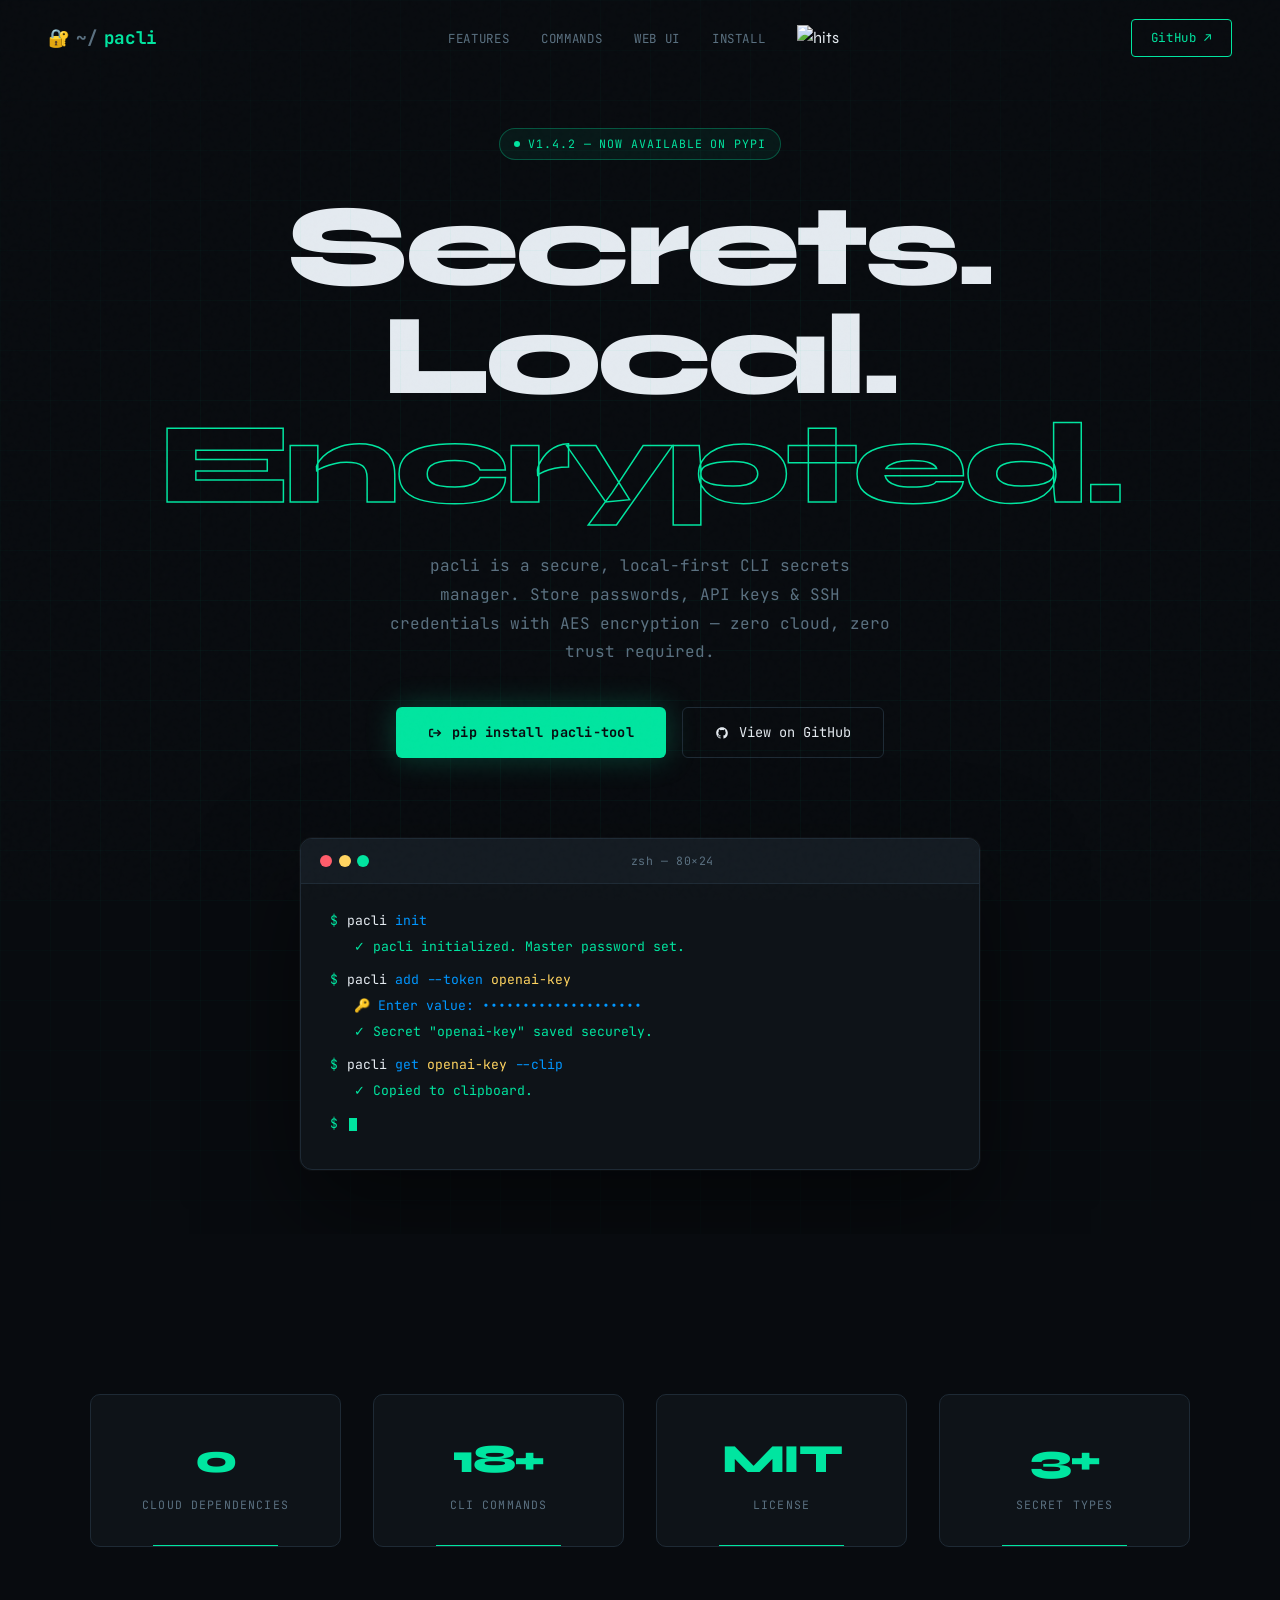
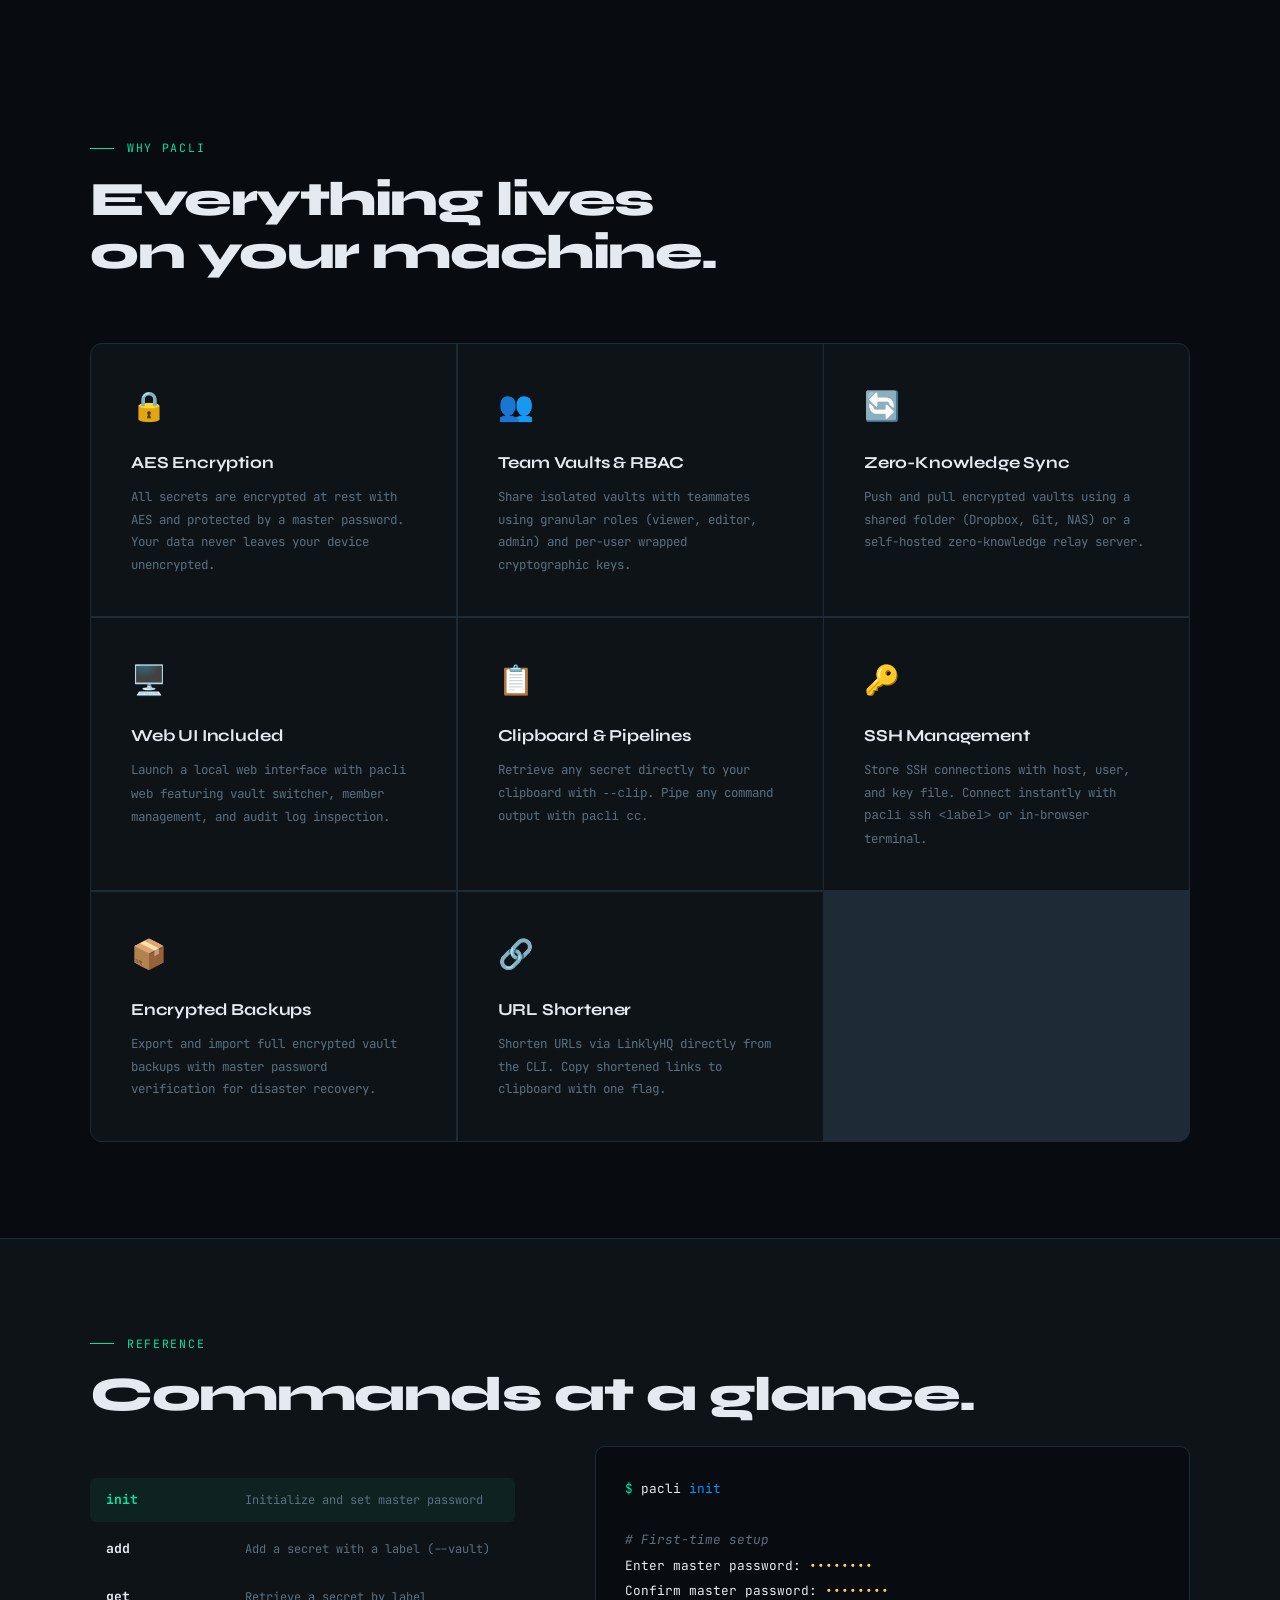
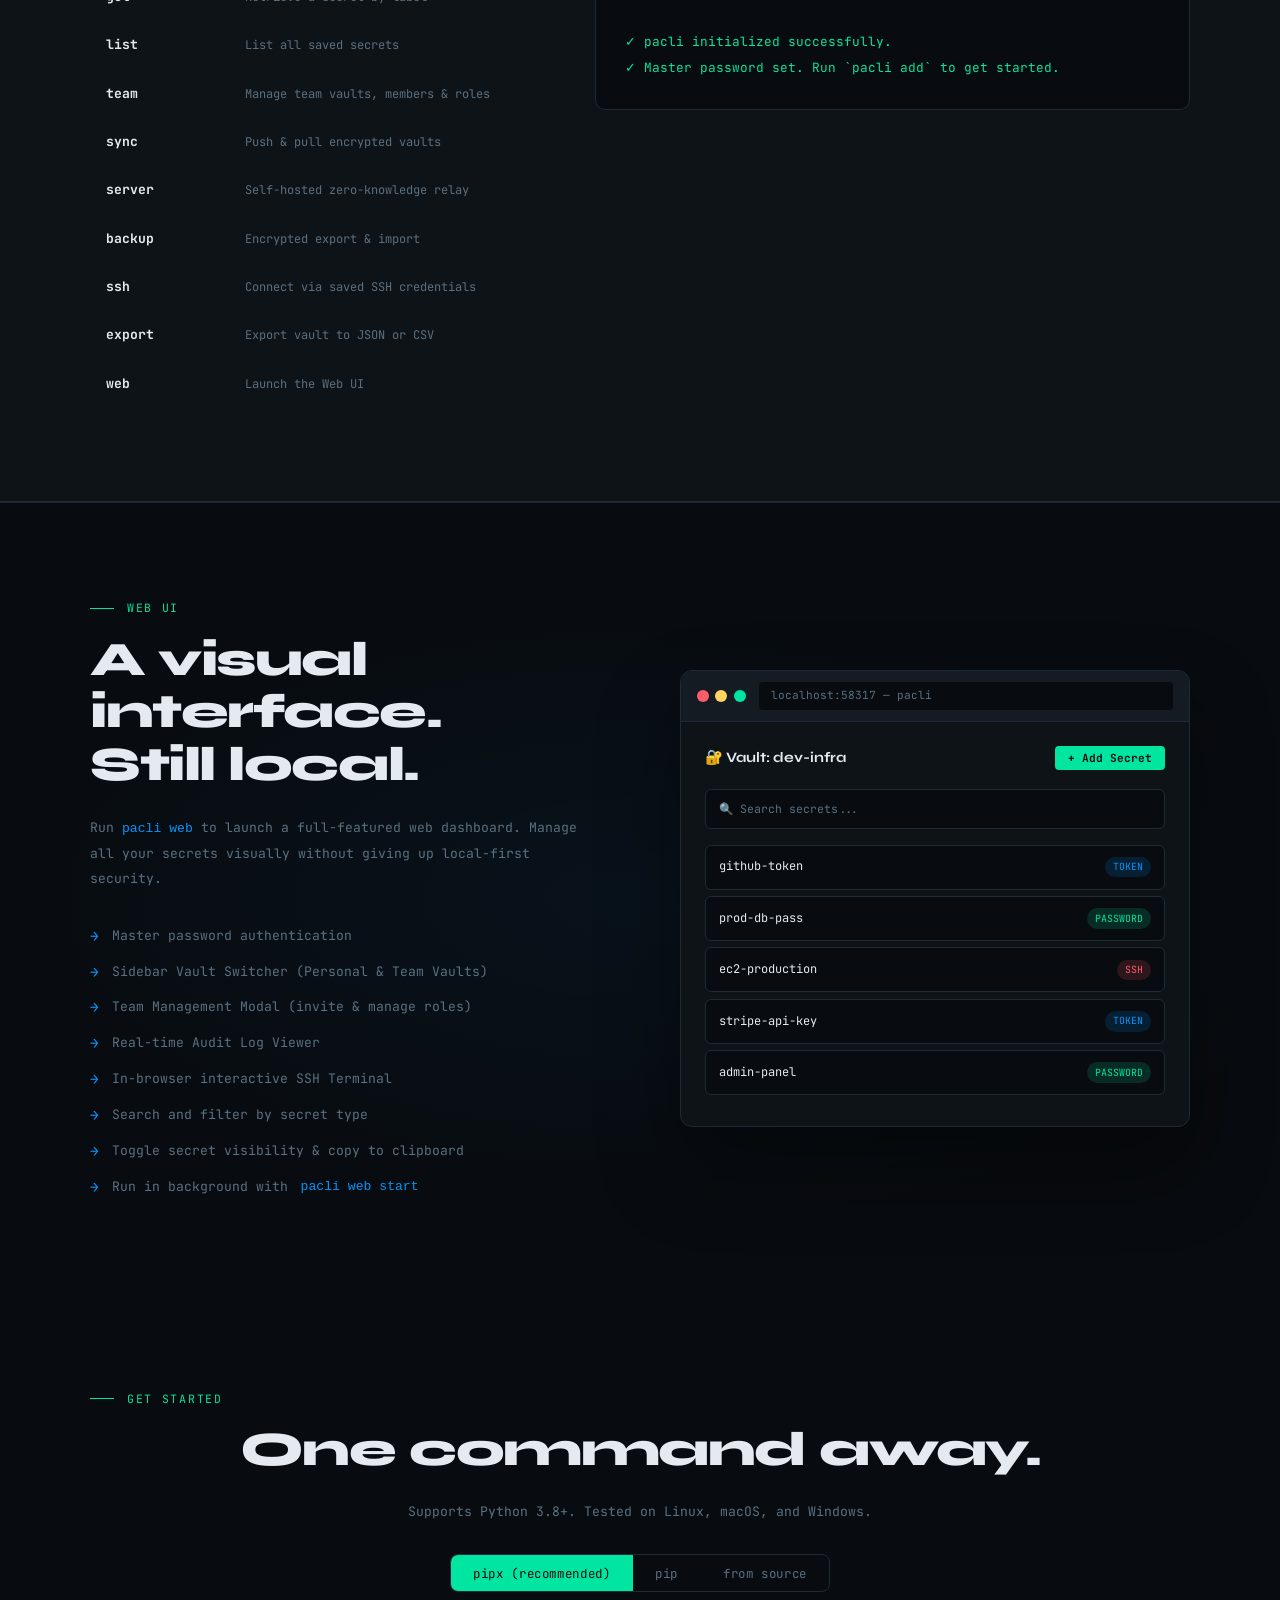
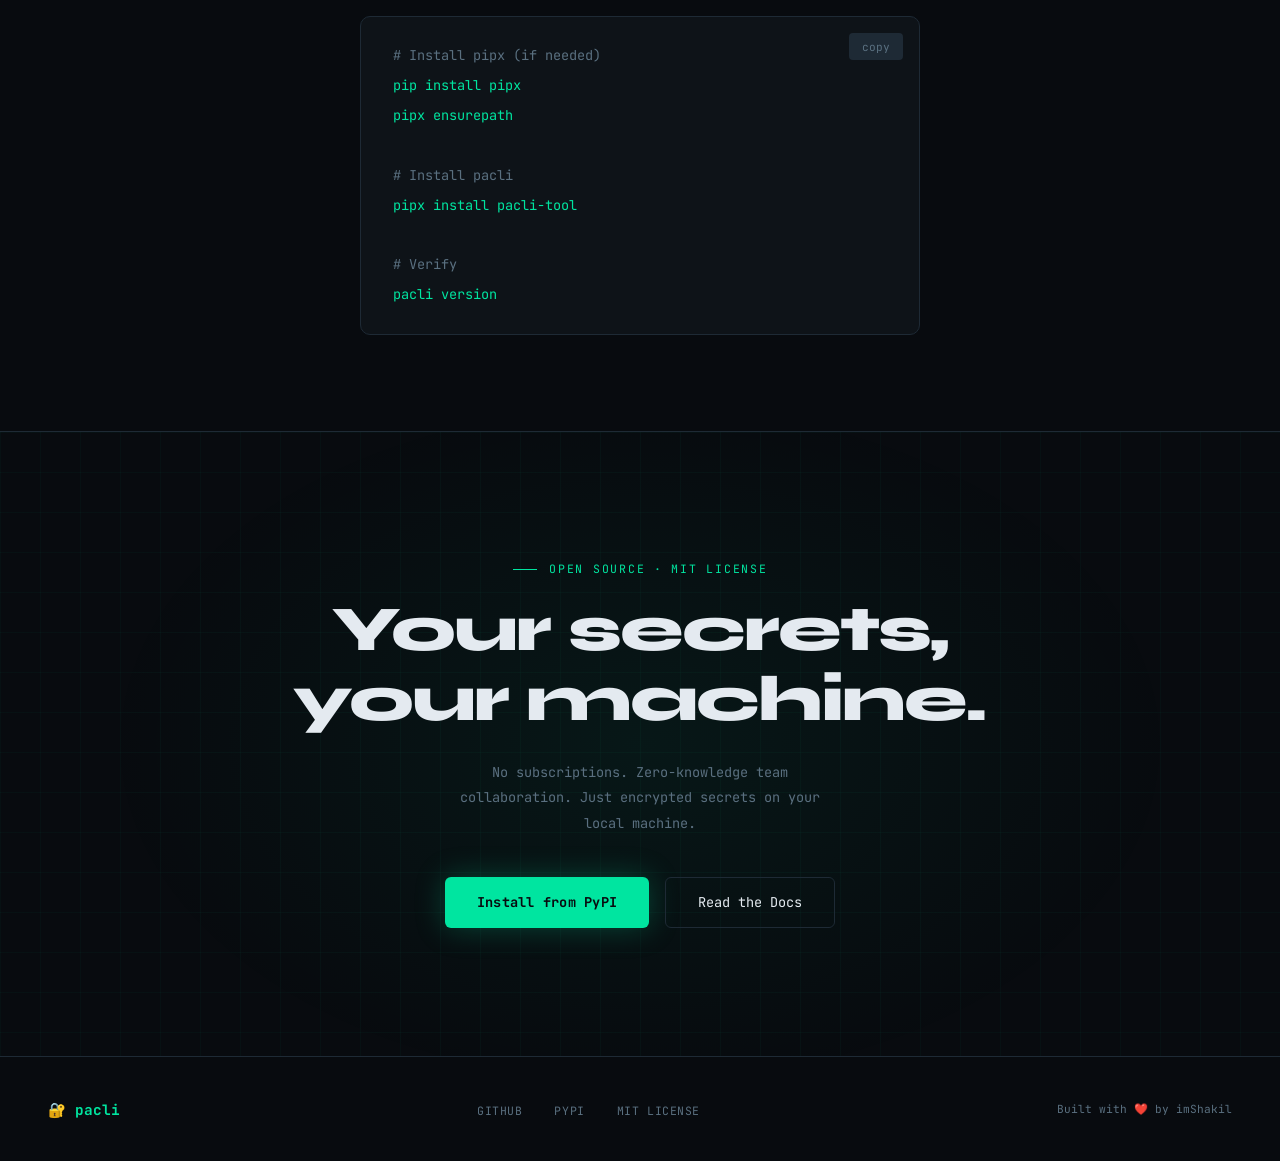
==== commit b09974a1: "feat(team): add team vaults, zero-knowledge sync relay server, RBAC, and web UI management" ====
--- a/docs/index.html
+++ b/docs/index.html
@@ -790,6 +790,7 @@
     <li><a href="#commands">Commands</a></li>
     <li><a href="#webui">Web UI</a></li>
     <li><a href="#install">Install</a></li>
+    <li><img alt="hits" src="https://hitscounter.dev/api/hit?url=https%3A%2F%2Fmhosen.com%2Fpacli&label=&icon=cloud-check-fill&color=%23000&message=&style=social&tz=UTC"></li>
   </ul>
   <a href="https://github.com/imShakil/pacli" target="_blank" class="nav-cta">GitHub ↗</a>
 </nav>
@@ -853,7 +854,7 @@
         <div class="stat-label">Cloud dependencies</div>
       </div>
       <div class="stat">
-        <span class="stat-num">14+</span>
+        <span class="stat-num">18+</span>
         <div class="stat-label">CLI Commands</div>
       </div>
       <div class="stat">
@@ -878,27 +879,37 @@
       <div class="feature-card">
         <span class="feature-icon">🔒</span>
         <div class="feature-name">AES Encryption</div>
-        <p class="feature-desc">All secrets are encrypted at rest with AES and protected by a master password. Your data never leaves your device.</p>
+        <p class="feature-desc">All secrets are encrypted at rest with AES and protected by a master password. Your data never leaves your device unencrypted.</p>
+      </div>
+      <div class="feature-card">
+        <span class="feature-icon">👥</span>
+        <div class="feature-name">Team Vaults &amp; RBAC</div>
+        <p class="feature-desc">Share isolated vaults with teammates using granular roles (viewer, editor, admin) and per-user wrapped cryptographic keys.</p>
+      </div>
+      <div class="feature-card">
+        <span class="feature-icon">🔄</span>
+        <div class="feature-name">Zero-Knowledge Sync</div>
+        <p class="feature-desc">Push and pull encrypted vaults using a shared folder (Dropbox, Git, NAS) or a self-hosted zero-knowledge relay server.</p>
       </div>
       <div class="feature-card">
         <span class="feature-icon">🖥️</span>
         <div class="feature-name">Web UI Included</div>
-        <p class="feature-desc">Launch a local web interface with <code>pacli web</code> for a visual way to manage your secrets without leaving the terminal.</p>
+        <p class="feature-desc">Launch a local web interface with <code>pacli web</code> featuring vault switcher, member management, and audit log inspection.</p>
       </div>
       <div class="feature-card">
         <span class="feature-icon">📋</span>
-        <div class="feature-name">Clipboard Integration</div>
+        <div class="feature-name">Clipboard &amp; Pipelines</div>
         <p class="feature-desc">Retrieve any secret directly to your clipboard with <code>--clip</code>. Pipe any command output with <code>pacli cc</code>.</p>
       </div>
       <div class="feature-card">
         <span class="feature-icon">🔑</span>
         <div class="feature-name">SSH Management</div>
-        <p class="feature-desc">Store SSH connections with host, user, and key file. Connect instantly with <code>pacli ssh &lt;label&gt;</code>.</p>
+        <p class="feature-desc">Store SSH connections with host, user, and key file. Connect instantly with <code>pacli ssh &lt;label&gt;</code> or in-browser terminal.</p>
       </div>
       <div class="feature-card">
-        <span class="feature-icon">📤</span>
-        <div class="feature-name">Export to JSON / CSV</div>
-        <p class="feature-desc">Export your secrets vault to JSON or CSV for backup or migration. Full control over your data.</p>
+        <span class="feature-icon">📦</span>
+        <div class="feature-name">Encrypted Backups</div>
+        <p class="feature-desc">Export and import full encrypted vault backups with master password verification for disaster recovery.</p>
       </div>
       <div class="feature-card">
         <span class="feature-icon">🔗</span>
@@ -923,7 +934,7 @@
           </div>
           <div class="cmd-item" data-code="add">
             <span class="cmd-name">add</span>
-            <span class="cmd-desc">Add a secret with a label</span>
+            <span class="cmd-desc">Add a secret with a label (--vault)</span>
           </div>
           <div class="cmd-item" data-code="get">
             <span class="cmd-name">get</span>
@@ -933,13 +944,21 @@
             <span class="cmd-name">list</span>
             <span class="cmd-desc">List all saved secrets</span>
           </div>
-          <div class="cmd-item" data-code="update">
-            <span class="cmd-name">update</span>
-            <span class="cmd-desc">Update a secret by label</span>
+          <div class="cmd-item" data-code="team">
+            <span class="cmd-name">team</span>
+            <span class="cmd-desc">Manage team vaults, members &amp; roles</span>
           </div>
-          <div class="cmd-item" data-code="delete">
-            <span class="cmd-name">delete</span>
-            <span class="cmd-desc">Delete a secret by label</span>
+          <div class="cmd-item" data-code="sync">
+            <span class="cmd-name">sync</span>
+            <span class="cmd-desc">Push &amp; pull encrypted vaults</span>
+          </div>
+          <div class="cmd-item" data-code="server">
+            <span class="cmd-name">server</span>
+            <span class="cmd-desc">Self-hosted zero-knowledge relay</span>
+          </div>
+          <div class="cmd-item" data-code="backup">
+            <span class="cmd-name">backup</span>
+            <span class="cmd-desc">Encrypted export &amp; import</span>
           </div>
           <div class="cmd-item" data-code="ssh">
             <span class="cmd-name">ssh</span>
@@ -982,11 +1001,12 @@
         </p>
         <ul class="webui-features">
           <li>Master password authentication</li>
-          <li>View, add, edit and delete secrets</li>
+          <li>Sidebar Vault Switcher (Personal &amp; Team Vaults)</li>
+          <li>Team Management Modal (invite &amp; manage roles)</li>
+          <li>Real-time Audit Log Viewer</li>
+          <li>In-browser interactive SSH Terminal</li>
           <li>Search and filter by secret type</li>
-          <li>Toggle secret visibility</li>
-          <li>Copy to clipboard</li>
-          <li>Responsive desktop &amp; mobile design</li>
+          <li>Toggle secret visibility &amp; copy to clipboard</li>
           <li>Run in background with <code style="color:var(--accent2)">pacli web start</code></li>
         </ul>
       </div>
@@ -1002,7 +1022,7 @@
           </div>
           <div class="browser-content">
             <div class="mock-header">
-              <span class="mock-title">🔐 My Secrets</span>
+              <span class="mock-title">🔐 Vault: dev-infra</span>
               <button class="mock-add-btn">+ Add Secret</button>
             </div>
             <div class="mock-search">🔍  Search secrets...</div>
@@ -1058,7 +1078,7 @@
       <span class="install-cmd">pipx install pacli-tool</span><br>
       <br>
       <span class="install-comment"># Verify</span><br>
-      <span class="install-cmd">pacli --help</span>
+      <span class="install-cmd">pacli version</span>
     </div>
 
     <div class="install-block" id="tab-pip">
@@ -1087,7 +1107,7 @@
     <div class="section-label" style="justify-content: center;">Open Source · MIT License</div>
     <h2 class="section-title">Your secrets,<br>your machine.</h2>
     <p style="font-family: var(--mono); font-size: 0.85rem; color: var(--muted); max-width: 400px; margin: 1.5rem auto 2.5rem; line-height: 1.9;">
-      No subscriptions. No cloud sync. No telemetry. Just encrypted secrets on your local machine.
+      No subscriptions. Zero-knowledge team collaboration. Just encrypted secrets on your local machine.
     </p>
     <div class="hero-actions">
       <a href="https://pypi.org/project/pacli-tool/" target="_blank" class="btn-primary">
@@ -1150,9 +1170,8 @@
 <span class="o">Master password: </span><span class="v">••••••••</span><br>
 <span class="o">Enter token value: </span><span class="v">••••••••••••••••••••</span><br><br>
 <span class="s">✓ Secret "stripe-api-key" saved.</span><br><br>
-<span class="c"># Other types:</span><br>
-<span class="p">$</span> pacli <span class="f">add</span> <span class="f">--pass</span> <span class="v">github</span><br>
-<span class="p">$</span> pacli <span class="f">add</span> <span class="f">--ssh</span> <span class="v">ec2-vm</span> <span class="v">user:1.2.3.4</span>`,
+<span class="c"># Add to team vault:</span><br>
+<span class="p">$</span> pacli <span class="f">add</span> <span class="f">--vault</span> <span class="v">dev-infra</span> <span class="f">--pass</span> <span class="v">db-pass</span>`,
 
     get: `<span class="p">$</span> pacli <span class="f">get</span> <span class="v">stripe-api-key</span><br><br>
 <span class="o">Master password: </span><span class="v">••••••••</span><br><br>
@@ -1163,28 +1182,42 @@
 <span class="p">$</span> pacli <span class="f">get</span> <span class="v">stripe-api-key</span> <span class="f">--clip</span><br>
 <span class="s">✓ Copied to clipboard.</span>`,
 
-    list: `<span class="p">$</span> pacli <span class="f">list</span><br><br>
-<span class="o">Master password: </span><span class="v">••••••••</span><br><br>
+    list: `<span class="p">$</span> pacli <span class="f">list</span> <span class="f">--vault</span> <span class="v">dev-infra</span><br><br>
+<span class="o">Vault: dev-infra (Role: editor)</span><br><br>
 <span class="o"> ID  LABEL              TYPE      </span><br>
 <span class="o"> ──  ─────────────────  ────────  </span><br>
-<span class="s"> 1   github-token       TOKEN     </span><br>
-<span class="s"> 2   prod-db-pass       PASSWORD  </span><br>
-<span class="s"> 3   ec2-production     SSH       </span><br>
-<span class="s"> 4   stripe-api-key     TOKEN     </span>`,
-
-    update: `<span class="p">$</span> pacli <span class="f">update</span> <span class="v">github-token</span><br><br>
-<span class="o">Master password: </span><span class="v">••••••••</span><br>
-<span class="o">New value: </span><span class="v">••••••••••••••••••••</span><br><br>
-<span class="s">✓ Secret "github-token" updated.</span><br><br>
-<span class="c"># Also by ID:</span><br>
-<span class="p">$</span> pacli <span class="f">update-by-id</span> <span class="v">1</span>`,
-
-    delete: `<span class="p">$</span> pacli <span class="f">delete</span> <span class="v">old-key</span><br><br>
-<span class="o">Master password: </span><span class="v">••••••••</span><br>
-<span class="o">Are you sure? [y/N]: </span><span class="v">y</span><br><br>
-<span class="s">✓ Secret "old-key" deleted.</span><br><br>
-<span class="c"># Or by ID:</span><br>
-<span class="p">$</span> pacli <span class="f">delete-by-id</span> <span class="v">3</span>`,
+<span class="s"> 1   postgres-db        PASSWORD  </span><br>
+<span class="s"> 2   stripe-api-key     TOKEN     </span><br>
+<span class="s"> 3   ec2-production     SSH       </span>`,
+
+    team: `<span class="p">$</span> pacli <span class="f">team create-vault</span> <span class="v">dev-infra</span><br>
+<span class="s">✓ Vault "dev-infra" created.</span><br><br>
+<span class="c"># Add teammate by User ID:</span><br>
+<span class="p">$</span> pacli <span class="f">team add-member</span> <span class="v">dev-infra a8f910e1234</span> <span class="f">--role</span> <span class="v">editor</span><br>
+<span class="s">✓ Added member Bob (editor) to vault "dev-infra".</span><br><br>
+<span class="c"># View audit log:</span><br>
+<span class="p">$</span> pacli <span class="f">team audit-log</span> <span class="v">dev-infra</span>`,
+
+    sync: `<span class="c"># Push local changes to sync server:</span><br>
+<span class="p">$</span> pacli <span class="f">sync push</span> <span class="v">dev-infra</span><br>
+<span class="s">✓ Pushed vault "dev-infra" (version 3) to server.</span><br><br>
+<span class="c"># Pull updates on teammate machine:</span><br>
+<span class="p">$</span> pacli <span class="f">sync pull</span> <span class="v">dev-infra</span><br>
+<span class="s">✓ Vault "dev-infra" updated (version 3).</span>`,
+
+    server: `<span class="c"># Start zero-knowledge sync server:</span><br>
+<span class="p">$</span> pacli <span class="f">server start</span> <span class="f">--port</span> <span class="v">58380</span> <span class="f">--daemon</span><br>
+<span class="s">✓ Sync server started on http://0.0.0.0:58380</span><br><br>
+<span class="c"># Create team access token:</span><br>
+<span class="p">$</span> pacli <span class="f">server token create</span> <span class="f">--name</span> <span class="v">"DevTeam"</span><br>
+<span class="s">✓ Token: pacli_tok_84f9a0...</span>`,
+
+    backup: `<span class="c"># Export encrypted backup:</span><br>
+<span class="p">$</span> pacli <span class="f">backup export</span> <span class="f">--vault</span> <span class="v">dev-infra</span> <span class="f">-o</span> <span class="v">backup.enc</span><br>
+<span class="s">✓ Exported encrypted backup to backup.enc</span><br><br>
+<span class="c"># Import on another device:</span><br>
+<span class="p">$</span> pacli <span class="f">backup import</span> <span class="v">backup.enc</span> <span class="f">--vault</span> <span class="v">dev-infra</span><br>
+<span class="s">✓ Backup imported successfully.</span>`,
 
     ssh: `<span class="p">$</span> pacli <span class="f">add</span> <span class="f">--ssh</span> <span class="v">ec2-vm</span> <span class="v">ubuntu:1.2.3.4</span> <span class="f">--key</span> <span class="v">~/.ssh/id_rsa</span><br>
 <span class="s">✓ SSH connection "ec2-vm" saved.</span><br><br>
